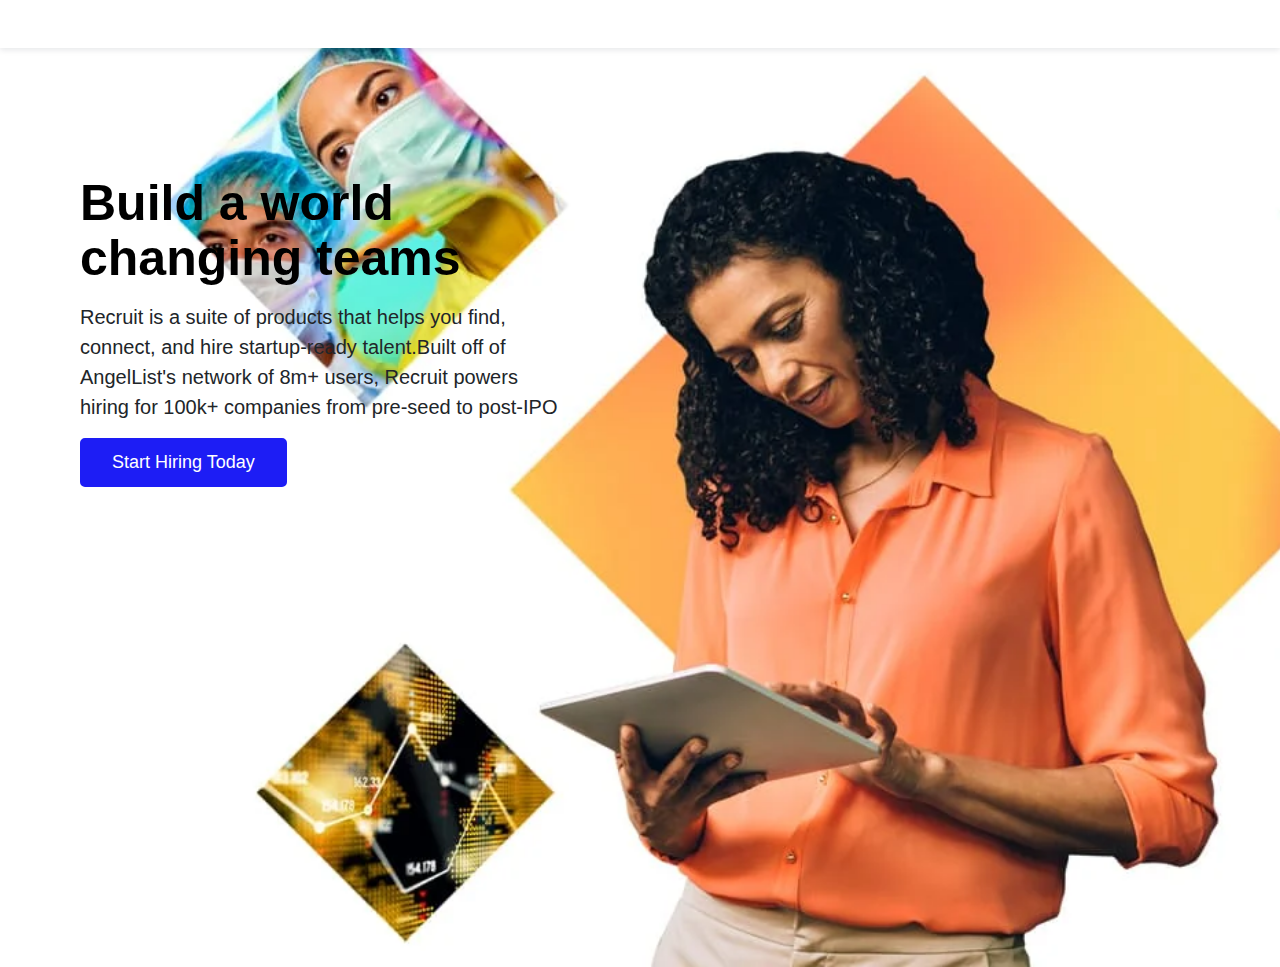
==== index.html @ 122644a0 "deleted mistakes" ====
<!DOCTYPE html>
<html lang="en">
<head>
    <meta charset="UTF-8">
    <meta name="viewport" content="width=device-width, initial-scale=1.0">
    <meta name="description" content="A website connecting you to better IT Engineers">
    <meta name="keyword" content="recruit, IT's, eployment, programmers">
    <title>AngelList Recruit</title>
    <link rel="shortcut icon" href="../assets/images/angelList/images/two fingers up-logo.svg" type="image/x-icon">
    <link rel="stylesheet" href="css/angel-list.css">
    <link rel="stylesheet" href="../assets/fontawesome/css/font-awesome.min.css">
</head>
<body>
    <header>
        
    </header>
    <div class="flex1">
        <div class="flexx">
            <section class="ballons-section m-t-5 fr-md-6 fr-md-12 ">
<span><p class="font-700 f-s-50 black-text">Build a world changing teams</p></span>
    <p class="speech">Recruit is a suite of products that helps you find, connect, and hire startup-ready talent.Built off of AngelList's 
        network of 8m+ users, Recruit powers hiring for 100k+ companies from pre-seed to post-IPO</p>
     <button class="hiring">
        <a href="#">Start Hiring Today</a>
 </button>
 </section>
</div>
 </div>

</body>
</html>
---- css/angel-list.css ----
/**====================== Normalization ===================**/
:root {
    --blue: #007bff;
    --indigo: #6610f2;
    --purple: #6f42c1;
    --pink: #e83e8c;
    --red: #dc3545;
    --orange: #fd7e14;
    --yellow: #ffc107;
    --green: #28a745;
    --teal: #20c997;
    --cyan: #17a2b8;
    --white: #fff;
    --gray: #6c757d;
    --gray-dark: #343a40;
    --primary: #007bff;
    --secondary: #6c757d;
    --success: #28a745;
    --info: #17a2b8;
    --warning: #ffc107;
    --danger: #dc3545;
    --light: #f8f9fa;
    --dark: #343a40;
    --breakpoint-xs: 0;
    --breakpoint-sm: 576px;
    --breakpoint-md: 768px;
    --breakpoint-lg: 992px;
    --breakpoint-xl: 1200px;
    --font-family-sans-serif: -apple-system, BlinkMacSystemFont, "Segoe UI", Roboto, "Helvetica Neue", Arial, "Noto Sans", sans-serif, "Apple Color Emoji", "Segoe UI Emoji", "Segoe UI Symbol", "Noto Color Emoji";
    --font-family-monospace: SFMono-Regular, Menlo, Monaco, Consolas, "Liberation Mono", "Courier New", monospace;
  }
  
  *,
  *::before,
  *::after {
    box-sizing: border-box;
  }
  
  html {
    font-family: sans-serif;
    line-height: 1.15;
    -webkit-text-size-adjust: 100%;
    -webkit-tap-highlight-color: rgba(0, 0, 0, 0);
  }
  @-ms-viewport {
    width: device-width;
  }
  article, aside, figcaption, figure, footer, header, hgroup, main, nav, section {
    display: block;
  }
  
  body {
    margin: 0;
    font-family: -apple-system, BlinkMacSystemFont, "Segoe UI", Roboto, "Helvetica Neue", Arial, "Noto Sans", sans-serif, "Apple Color Emoji", "Segoe UI Emoji", "Segoe UI Symbol", "Noto Color Emoji";
    font-size: 1rem;
    font-weight: 400;
    line-height: 1.5;
    color: #212529;
    text-align: left;
    background-color: #fff;
  }
  
  [tabindex="-1"]:focus:not(:focus-visible) {
    outline: 0 !important;
  }
  
  hr {
    box-sizing: content-box;
    height: 0;
    overflow: visible;
  }
  
  h1, h2, h3, h4, h5, h6 {
    margin-top: 0;
    margin-bottom: 0.5rem;
  }
  
  p {
    margin-top: 0;
    margin-bottom: 1rem;
  }
  
  abbr[title],
  abbr[data-original-title] {
    text-decoration: underline;
    -webkit-text-decoration: underline dotted;
    text-decoration: underline dotted;
    cursor: help;
    border-bottom: 0;
    -webkit-text-decoration-skip-ink: none;
    text-decoration-skip-ink: none;
  }
  
  address {
    margin-bottom: 1rem;
    font-style: normal;
    line-height: inherit;
  }
  
  ol,
  ul,
  dl {
    margin-top: 0;
    margin-bottom: 1rem;
  }
  
  ol ol,
  ul ul,
  ol ul,
  ul ol {
    margin-bottom: 0;
  }
  
  dt {
    font-weight: 700;
  }
  
  dd {
    margin-bottom: .5rem;
    margin-left: 0;
  }
  
  blockquote {
    margin: 0 0 1rem;
  }
  
  b,
  strong {
    font-weight: bolder;
  }
  
  small {
    font-size: 80%;
  }
  
  sub,
  sup {
    position: relative;
    font-size: 75%;
    line-height: 0;
    vertical-align: baseline;
  }
  
  sub {
    bottom: -.25em;
  }
  
  sup {
    top: -.5em;
  }
  
  a {
    color: #007bff;
    text-decoration: none;
    background-color: transparent;
  }
  
  a:hover {
    color: #0056b3;
    text-decoration: underline;
  } 

  
  a:not([href]) {
    color: inherit;
    text-decoration: none;
  }
  
  a:not([href]):hover {
    color: inherit;
    text-decoration: none;
  }
  
  pre,
  code,
  kbd,
  samp {
    font-family: SFMono-Regular, Menlo, Monaco, Consolas, "Liberation Mono", "Courier New", monospace;
    font-size: 1em;
  }
  
  pre {
    margin-top: 0;
    margin-bottom: 1rem;
    overflow: auto;
  }
  
  figure {
    margin: 0 0 1rem;
  }
  
  img {
    vertical-align: middle;
    border-style: none;
  }
  
  svg {
    overflow: hidden;
    vertical-align: middle;
  }
  
  
  label {
    display: inline-block;
    margin-bottom: 0.5rem;
  }
  
  button {
    border-radius: 0;
  }
  
  button:focus {
    outline: 1px dotted;
    outline: 5px auto -webkit-focus-ring-color;
  }
  
  input,
  button,
  select,
  optgroup,
  textarea {
    margin: 0;
    font-family: inherit;
    font-size: inherit;
    line-height: inherit;
  }
  
  button,
  input {
    overflow: visible;
  }
  
  button,
  select {
    text-transform: none;
  }
  
  select {
    word-wrap: normal;
  }
  
  button,
  [type="button"],
  [type="reset"],
  [type="submit"] {
    -webkit-appearance: button;
  }
  
  button:not(:disabled),
  [type="button"]:not(:disabled),
  [type="reset"]:not(:disabled),
  [type="submit"]:not(:disabled) {
    cursor: pointer;
  }
  
  button::-moz-focus-inner,
  [type="button"]::-moz-focus-inner,
  [type="reset"]::-moz-focus-inner,
  [type="submit"]::-moz-focus-inner {
    padding: 0;
    border-style: none;
  }
  
  input[type="radio"],
  input[type="checkbox"] {
    box-sizing: border-box;
    padding: 0;
  }
  
  input[type="date"],
  input[type="time"],
  input[type="datetime-local"],
  input[type="month"] {
    -webkit-appearance: listbox;
  }
  
  textarea {
    overflow: auto;
    resize: vertical;
  }
  
  fieldset {
    min-width: 0;
    padding: 0;
    margin: 0;
    border: 0;
  }
  
  legend {
    display: block;
    width: 100%;
    max-width: 100%;
    padding: 0;
    margin-bottom: .5rem;
    font-size: 1.5rem;
    line-height: inherit;
    color: inherit;
    white-space: normal;
  }
  
  progress {
    vertical-align: baseline;
  }
  
  [type="number"]::-webkit-inner-spin-button,
  [type="number"]::-webkit-outer-spin-button {
    height: auto;
  }
  
  [type="search"] {
    outline-offset: -2px;
    -webkit-appearance: none;
  }
  
  [type="search"]::-webkit-search-decoration {
    -webkit-appearance: none;
  }
  
  ::-webkit-file-uploak2d-button {
    font: inherit;
    -webkit-appearance: button;
  }
  
  output {
    display: inline-block;
  }
  
  summary {
    display: list-item;
    cursor: pointer;
  }
  
  template {
    display: none;
  }
  
  [hidden] {
    display: none !important;
  }
  
  h1, h2, h3, h4, h5, h6,
  .h1, .h2, .h3, .h4, .h5, .h6 {
    margin-bottom: 0.5rem;
    font-weight: 500;
    line-height: 1.2;
  }
  
  h1, .h1 {
    font-size: 2.5rem;
  }
  
  h2, .h2 {
    font-size: 2rem;
  }
  
  h3, .h3 {
    font-size: 1.75rem;
  }
  
  h4, .h4 {
    font-size: 1.5rem;
  }
  
  
   border h5, .h5 {
    font-size: 1.25rem;
  }
  
  h6, .h6 {
    font-size: 1rem;
} 



/*=================================== header=========================== */
header{
    padding: 1.5rem 2rem;
    box-shadow: 0 2px 6px 0 rgba(3, 17, 38, 0.1),0 0 1px 0 rgba(0, 12, 32, 0.04);
    position: fixed;
    z-index: 9999;
    left: 0px;
    top: 0px;
    width: 100%;
    background: #ffffff;
}
header nav a{
    font-size: 18px;
    font-weight: 500;
    border-bottom: 1rem;
}
header nav a:hover{
  text-decoration: none;
  color: #0000ff;
  border-bottom: 2px solid #0000ff;
}
.black-text{
    color: #000000;
}
.flex{
    display: flex;
}
.flex-wrap{
    flex-wrap: wrap;
}
.space-between{
    justify-content: space-between;
}
.space-evenly{
    justify-content: space-evenly;
}
.m-l-1{
    margin-left: 1rem;
}
.m-r-1{
    margin-left: 1rem;
}
.p-r-3{
    margin-right: 3rem;
}
header button{
    padding: 3px 38px;
    border: 2.5px solid #1d1df5;
    background:#1d1df5;
    border-radius: 5px;
}
header button:hover{
  background: #ffffff;
  color: #1d1df5;
}
header button a{
    font-weight: 700;
    color: white;

}
header button a:hover{
  color: #1d1df5;
  background: #ffffff;
  text-decoration: none;
}
.bars{
    display: none;
    
}
.fr-md-1 {
  -ms-flex: 0 0 8.333333%;
  flex: 0 0 8.333333%;
  max-width: 8.333333%;
}

.fr-md-2 {
  -ms-flex: 0 0 16.666667%;
  flex: 0 0 16.666667%;
  max-width: 16.666667%;
}

.fr-md-3 {
  -ms-flex: 0 0 25%;
  flex: 0 0 25%;
  max-width: 25%;
} 

.fr-md-4 {
  -ms-flex: 0 0 33.333333%;
  flex: 0 0 33.333333%;
  max-width: 33.333333%;
}

.fr-md-5 {
  -ms-flex: 0 0 41.666667%;
  flex: 0 0 41.666667%;
  max-width: 41.666667%;
}

.fr-md-6 {
  -ms-flex: 0 0 50%;
  flex: 0 0 50%;
  max-width: 50%;
}

.fr-md-7 {
  -ms-flex: 0 0 58.333333%;
  flex: 0 0 58.333333%;
  max-width: 58.333333%;
}

.fr-md-8 {
  -ms-flex: 0 0 66.666667%;
  flex: 0 0 66.666667%;
  max-width: 66.666667%;
}



.fr-md-10 {
  -ms-flex: 0 0 83.333333%;
  flex: 0 0 83.333333%;
  max-width: 83.333333%;
}

.fr-md-11 {
  -ms-flex: 0 0 91.666667%;
  flex: 0 0 91.666667%;
  max-width: 91.666667%;
}





/*- ================================ballons section======================== */
.flex1{
  display:flex;
}

.flexx{
  background-image: url(../assets/images/futurelearn/images/tab-gal.webp);
    background-repeat: no-repeat;
    background-size:cover;
    background-position:50% 50%;
    padding-bottom: 30%;
}
.ballons-section{
  padding: 6rem 5rem;
}
.m-t-5{
  margin-top: 5rem;
}
.font-700{
  font-weight: 900;
}
.f-s-50{
  font-size: 61px;
}
.speech{
  font-weight: 500;
  font-size: 20px;
  font-family: Foundersgrotesk, sans-serif;
}
.ballons-section span{
  line-height: 1.1;
}
.hiring{
  padding: 9px 30px;
  border: 2px solid #1d1df5;
  border-radius: 5px;
  background: #1d1df5;
}
.hiring:hover{
  background: #ffffff;
}
.hiring a{
  font-weight: 500;
  font-size: 18px;
  color: #ffffff;
}
.hiring a:hover{
  color: #1d1df5;
  text-decoration: none;
}

  




/* ======================tripple-section ========================*/
.tripple-section{
  padding: 5rem 3rem;
}
.m-r-3{
  margin-right: 3rem;
}
.m-b-2 {
  margin-bottom: 2rem;
}
.mb-2 {
  margin-bottom: 2rem;
}

.sleep-text{
  font-size: 15px;
  font-family: Foundersgrotesk, sans-serif;
  color: #000000;
}
.head-text{
  font-size: 25px;
  color: #000000;
  font-family: Foundersgrotesk, sans-serif;
  margin-bottom: 2rem;
  font-weight: 700;
}




/*================================== jumbotrton====================== */
.jumbotron-section{
  padding: 1rem 5rem;
}
.m-t-7{
  margin-top: 7rem;
}
.m-t-2{
  margin-top: 2rem;
}
.f-s-50{
  font-size: 50px;
  font-family: Foundersgrotesk, sans-serif
}
.sub-text{
  font-size: 20px;
  font-family: Foundersgrotesk, sans-serif
}
.learn{
  padding: 7px 25px;
  border: 2px solid #0000ff;
  background: white;
  border-radius: 5px;
}
.learn:hover{
  background: #0000ff;
}
.learn a{
  color: #0000ff;
  font-weight: 700;
}
.learn a:hover{
  color: #ffffff;
  text-decoration: none;
}



/*============================== SMALL TEXT SECTION===================== */
.small-text-section{
  padding: 3rem 6rem;
}
.large-text{
  font-weight: 800;
  font-family: Foundersgrotesk, sans-serif;
  color: #000000;
}
.center-text{
  text-align: center;
}
.font-300{
  font-weight: 400;
}


/* =================amazon section============================= */
.amazon-section{
  padding: 1rem 4rem;
}
.hinata{
  box-shadow: 0 4px 8px 0 rgba(126, 82, 82, 0.2) , 0 6px 20px 0 rgba(0 , 0 , 0 , 0.19);
  border-radius: 10px;
}
.inner-in{
  padding: 2rem 2rem;
}
.sarada{
  font-family: Foundersgrotesk, sans-serif;
  font-weight: 500;
  font-size: 25px;
  color: #000000;
  line-height: 1.5rem;
}
.music-people{
  width: 490px;
  height:400px;
}
.amazon{
  height: 200px;
  width: 190px;
}
.megatron{
  position: relative;
}
.amazon-position{
  position: absolute;
  top: 5%;
  right: -15%;
}
.quote-text{
  padding: 2rem 4rem;
}



/*=========================== deepen-secton=================== */
.deepen{
  margin-top: 5rem;
  margin-bottom: 3rem;
  font-size: 40px;
}
.font-900{
  font-weight: 900;
}



/*------------------- story-section================== */
.images{
  height: 220px;
  width: 290px;
  margin-left: 2rem;
}
.megazod{
  padding: 16px 96px;
}
.bumblebee{
  box-shadow: 0 2px 6px 0 rgba(3, 17, 38, 0.1),0 0 1px 0 rgba(0, 12, 32, 0.04);
  padding-bottom: 1rem;
}
.bumblebee-text{
  font-size: 25px;
  font-family: Foundersgrotesk, sans-serif;
  font-weight: 500;
}
.bumblebee-text-pad{
  padding: 0rem 1rem;
}
.l-h-1{
  line-height: 24px;
}

.bumblebee span a{
  font-size: 15px;
  text-decoration: none;
  color: #0000ff;
}
.bumblebee span a:hover{
  text-decoration: #0000ff;
}
.left-text{
  text-align: center;
}



/* =====================footer-section====================== */
.footer-section{
  padding-left: 10rem;
  padding-bottom: 3rem;
  padding-right: 10rem;
  padding-top: 5rem;
}
.h{
  font-size: 20px;
  font-weight: 600;
  font-style:  Foundersgrotesk, sans-serif;
  color: #000000;
  font-style:  Foundersgrotesk, sans-serif
}
.sub-h{
  font-size: 13px;
  color: #000000;
  font-style:  Foundersgrotesk, sans-serif;
} 
.footer-section a:hover{
  color: #000000;
}



@media(max-width:1070px){
  .music-people{
    width: 400px;
    height:350px;
  }
  .amazon{
    height: 190px;
    width: 170px;
  }
  .quote-text{
    padding: 2rem 1rem;
  }
  .sarada{
    font-family: Foundersgrotesk, sans-serif;
    font-weight: 100;
    font-size: 15px;
    color: #070707;
    line-height: 1rem;
  }
}
@media(max-width:1200px){
  .quote-text{
    padding: 0rem 2rem;
  }
  .sarada{
    font-family: Foundersgrotesk, sans-serif;
    font-weight: 600;
    font-size: 22px;
    line-height: 1.5rem;
    padding-left: 2rem;
  }
  .music-people{
    width: 450px;
    height:400px;
  }
  .amazon-position{
    position: absolute;
    top: 5%;
    right: -15%;
  }
}


@media(max-width:944px){
    .bars{
        display: block;
    }
    .none{
        display: none;
    }
    .fr-md-12 {
      -ms-flex: 0 0 100%;
      flex: 0 0 100%;
      max-width: 100%;
    }
    .wrapping{
      flex-wrap: wrap;
    }
    .fr-12 {
      -ms-flex: 0 0 100%;
      flex: 0 0 100%;
      max-width: 100%;
    }
    .ballons-section{
      padding: 5rem 1rem;
    }
    .m-t-5{
      margin-top: 2rem;
    }
    .font-700{
      font-weight: 700;
    }
    .f-s-50{
      font-size: 40px;
    }
    .speech{
      font-weight: bolder;
      font-size: 14px;
      font-family: Foundersgrotesk, sans-serif;
    }
    .m-t-7{
      margin-top: 2rem;
    }
    .order-1{
      order: 1;
    }
    .order-2{
      order: 2;
    }
    .f-s-50{
      font-size: 40px;
      font-family: Foundersgrotesk, sans-serif
    }
    .sub-text{
      font-size: 15px;
      font-family: Foundersgrotesk, sans-serif;
      line-height: 1rem;
      color: #000000;
    }
    .jumbotron-section{
      padding: 1rem 1rem;
    }
    .company{
      font-size: 25px;
      color: #000000;
      font-family: Foundersgrotesk, sans-serif;
      margin-bottom: 1rem;
      font-weight: 800;
    }
    .small-text-section{
      padding: 3rem 1rem;
    }
    .fr-md-9 {
      -ms-flex: 0 0 75%;
      flex: 0 0 75%;
      max-width: 75%;
    }
    .sarada{
      font-family: Foundersgrotesk, sans-serif;
      font-weight: 600;
      font-size: 20px;
      line-height: 1.1rem;
      padding-left: 0rem;
      padding: orem 6rem;
    }
    .music-people{
      width: 90%;
      height: 90%;
    }
    .amazon-position{
      position: absolute;
      top: 10%;
      right: 5%;
    }
    .quote-text{
      padding: 0rem 2rem;
    }
    .inner-in{
      padding: 0rem 10px;
    }
    .amazon-section{
      padding: 1rem 1rem;
    }
    .amazon{
      height: 130px;
      width: 130px;
    }
    .amazon-people{
      padding: 2rem 1rem;
    }
    .m-t-2{
      margin-top: 0px;
    }
    .fr-4 {
      -ms-flex: 0 0 33.333333%;
      flex: 0 0 33.333333%;
      max-width: 33.333333%;
    }
    .bumblebee{
      box-shadow: 0 2px 6px 0 rgba(3, 17, 38, 0.1),0 0 1px 0 rgba(0, 12, 32, 0.04);
      padding-bottom: 3rem;
      /* padding: 1rem 7rem; */
    }
    .story-section{
      padding: 1rem 5rem;
    }
    .bumblebee-space{
      padding-bottom: 2rem;
      margin-bottom: 1rem;
    }
    .images{
      height: 800%;
      width: 90%;
    }
}
  






@media(max-width:764px){
  .fr-md-12 {
    -ms-flex: 0 0 100%;
    flex: 0 0 100%;
    max-width: 100%;
  }
  .company{
    font-size: 22px;
    color: #000000;
    font-family: Foundersgrotesk, sans-serif;
    margin-bottom: 1rem;
    font-weight: 800;
  }
  .small-text-section{
    padding: 3rem 1rem;
  }
  .small-text-section h3{
    color: #000000;
    font-size: 18px;
  }
  .sarada{
    font-family: Foundersgrotesk, sans-serif;
    font-weight: 400;
    font-size: 15px;
  }
  .m-t-2{
    margin-top: 0px;
  }
  .mb-2{
    margin-bottom: 1rem;
  }
  .footer-section{
    padding-left: 1rem;
    padding-bottom: 2rem;
    padding-right: 3rem;
    padding-top: 3rem;
  }
  .fr-6 {
    -ms-flex: 0 0 50%;
    flex: 0 0 50%;
    max-width: 50%;
  }
  .m-b-3{
    margin-bottom: 3rem;
  }
}



@media(max-width:479px){
  .learn{
    padding: 7px 25%;
    border: 2px solid #0000ff;
    background: white;
  }
  .learn a{
    text-align: center;
  }
  .tripple-section{
    padding: 5rem 1rem;
  }
  .f-s-50{
    font-size: 25px;
  }
  .company{
    font-size: 20px;
    color: #000000;
    font-family: Foundersgrotesk, sans-serif;
    margin-bottom: 1rem;
    font-weight: 800;
  }
  .small-text-section{
    padding: 3rem 1rem;
  }
  .small-text-section h3{
    color: #000000;
    font-size: 15px;
  }
  .quote-text{
    padding: 2rem 2rem;
  }
  .fr-9 {
    -ms-flex: 0 0 75%;
    flex: 0 0 75%;
    max-width: 75%;
  }
  .story-section{
    padding: 1rem 2rem;
  }
  .fr-6 {
    -ms-flex: 0 0 50%;
    flex: 0 0 50%;
    max-width: 50%;
  }
  .footer-section{
    padding-left: 5px;
    padding-bottom: 2rem;
    padding-right: 3rem;
    padding-top: 3rem;
  }
}
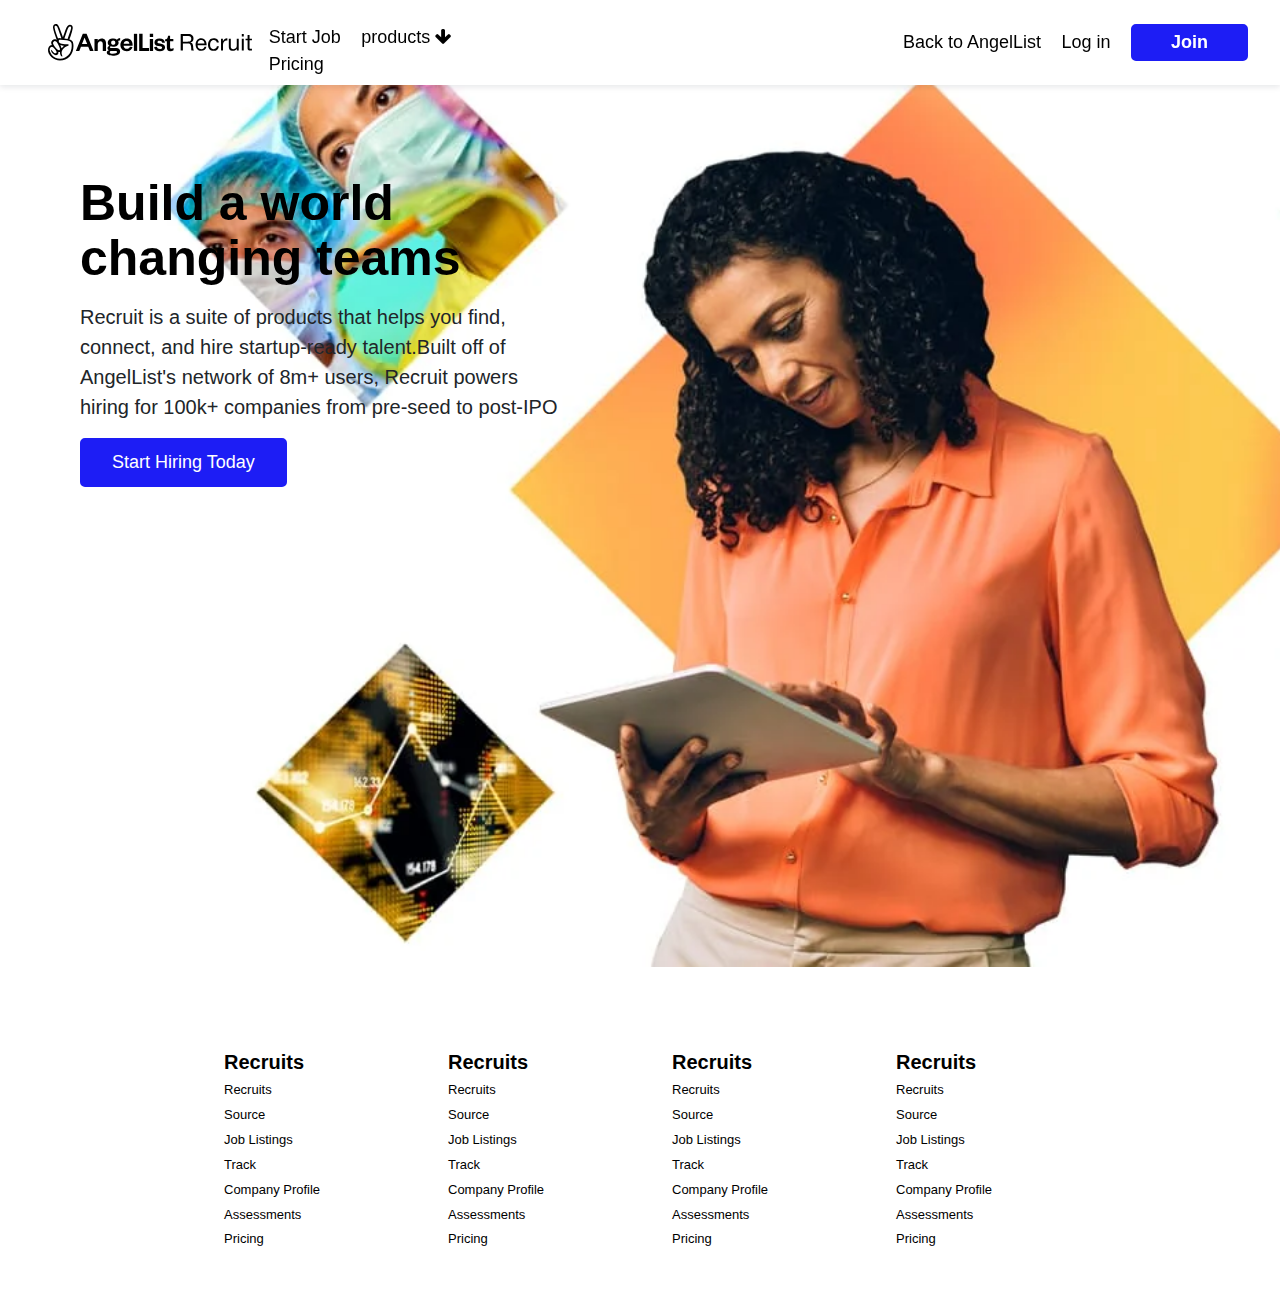
==== commit c8e77630: "added footer" ====
--- a/index.html
+++ b/index.html
@@ -12,7 +12,28 @@
 </head>
 <body>
     <header>
-        
+        <nav>
+            <div class=" flex space-between">
+                <div  class="flex">
+                    <img src="../assets/images/angelList/images/angel list recruit-logo.svg" class="m-r-1 "alt="AngelList REcruit logo">
+                    <div class="space-evenly  none">
+                        <a href="#" class="m-r-1 black-text">Start Job</a>
+                        <a href="#" class="m-r-1 black-text">products <i class="fa fa-arrow-down"></i></a>
+                        <a href="#" class="m-r-1 black-text">Pricing</a>
+                    </div>
+                </div>
+                <div class="">
+                    <a href="#" class="m-l-1 black-text none">Back to AngelList</a>
+                    <a href="#" class="m-l-1 black-text none">Log in</a>
+                    <button class="m-l-1 none">
+                        <a href="#">Join</a>
+                    </button>
+                    <span class="bars">
+                        <i class="fa fa-bars"></i>
+                    </span>
+                </div>
+            </div>
+        </nav>
     </header>
     <div class="flex1">
         <div class="flexx">
@@ -26,6 +47,121 @@
  </section>
 </div>
  </div>
-
+ <section class="footer-section ">
+        <div class="flex space-evenly flex-wrap ">
+            <div class="fr-md-2 fr-6 m-b-3">
+                <div class="m-b-1">
+                    <a href="###" class=" h">Recruits</a>
+                </div>
+                <div class="l-h-1">
+                    <div>
+                        <a href="###"  class="sub-h">Recruits</a>
+                    </div>
+                    <div>
+                        <a href="###"  class="sub-h">Source</a>
+                    </div>
+                    <div>
+                        <a href="###"  class="sub-h">Job Listings</a>
+                    </div>
+                    <div>
+                        <a href="###"  class="sub-h">Track</a>
+                    </div>
+                    <div>
+                        <a href="###"  class="sub-h">Company Profile</a>
+                    </div>
+                    <div>
+                        <a href="###"  class="sub-h">Assessments</a>
+                    </div>
+                    <div class="sub-h">
+                        <a href="###"  class="sub-h">Pricing</a>
+                    </div>
+                </div>
+            </div>
+            <div class="fr-md-2 fr-6 m-b-3">
+                <div class="m-b-1">
+                    <a href="###" class=" h">Recruits</a>
+                </div>
+                <div class="l-h-1">
+                    <div>
+                        <a href="###"  class="sub-h">Recruits</a>
+                    </div>
+                    <div>
+                        <a href="###"  class="sub-h">Source</a>
+                    </div>
+                    <div>
+                        <a href="###"  class="sub-h">Job Listings</a>
+                    </div>
+                    <div>
+                        <a href="###"  class="sub-h">Track</a>
+                    </div>
+                    <div>
+                        <a href="###"  class="sub-h">Company Profile</a>
+                    </div>
+                    <div>
+                        <a href="###"  class="sub-h">Assessments</a>
+                    </div>
+                    <div class="sub-h">
+                        <a href="###"  class="sub-h">Pricing</a>
+                    </div>
+                </div>
+            </div>
+            <div class="fr-md-2 fr-6 m-b-3">
+                <div class="m-b-1">
+                    <a href="###" class=" h">Recruits</a>
+                </div>
+                <div class="l-h-1">
+                    <div>
+                        <a href="###"  class="sub-h">Recruits</a>
+                    </div>
+                    <div>
+                        <a href="###"  class="sub-h">Source</a>
+                    </div>
+                    <div>
+                        <a href="###"  class="sub-h">Job Listings</a>
+                    </div>
+                    <div>
+                        <a href="###"  class="sub-h">Track</a>
+                    </div>
+                    <div>
+                        <a href="###"  class="sub-h">Company Profile</a>
+                    </div>
+                    <div>
+                        <a href="###"  class="sub-h">Assessments</a>
+                    </div>
+                    <div class="sub-h">
+                        <a href="###"  class="sub-h">Pricing</a>
+                    </div>
+                </div>
+            </div>
+            <div class="fr-md-2 fr-6 m-b-3">
+                <div class="m-b-1">
+                    <a href="###" class=" h">Recruits</a>
+                </div>
+                <div class="l-h-1">
+                    <div>
+                        <a href="###"  class="sub-h">Recruits</a>
+                    </div>
+                    <div>
+                        <a href="###"  class="sub-h">Source</a>
+                    </div>
+                    <div>
+                        <a href="###"  class="sub-h">Job Listings</a>
+                    </div>
+                    <div>
+                        <a href="###"  class="sub-h">Track</a>
+                    </div>
+                    <div>
+                        <a href="###"  class="sub-h">Company Profile</a>
+                    </div>
+                    <div>
+                        <a href="###"  class="sub-h">Assessments</a>
+                    </div>
+                    <div class="sub-h">
+                        <a href="###"  class="sub-h">Pricing</a>
+                    </div>
+                </div>
+            </div>
+        </div>
+    </section>
 </body>
 </html>
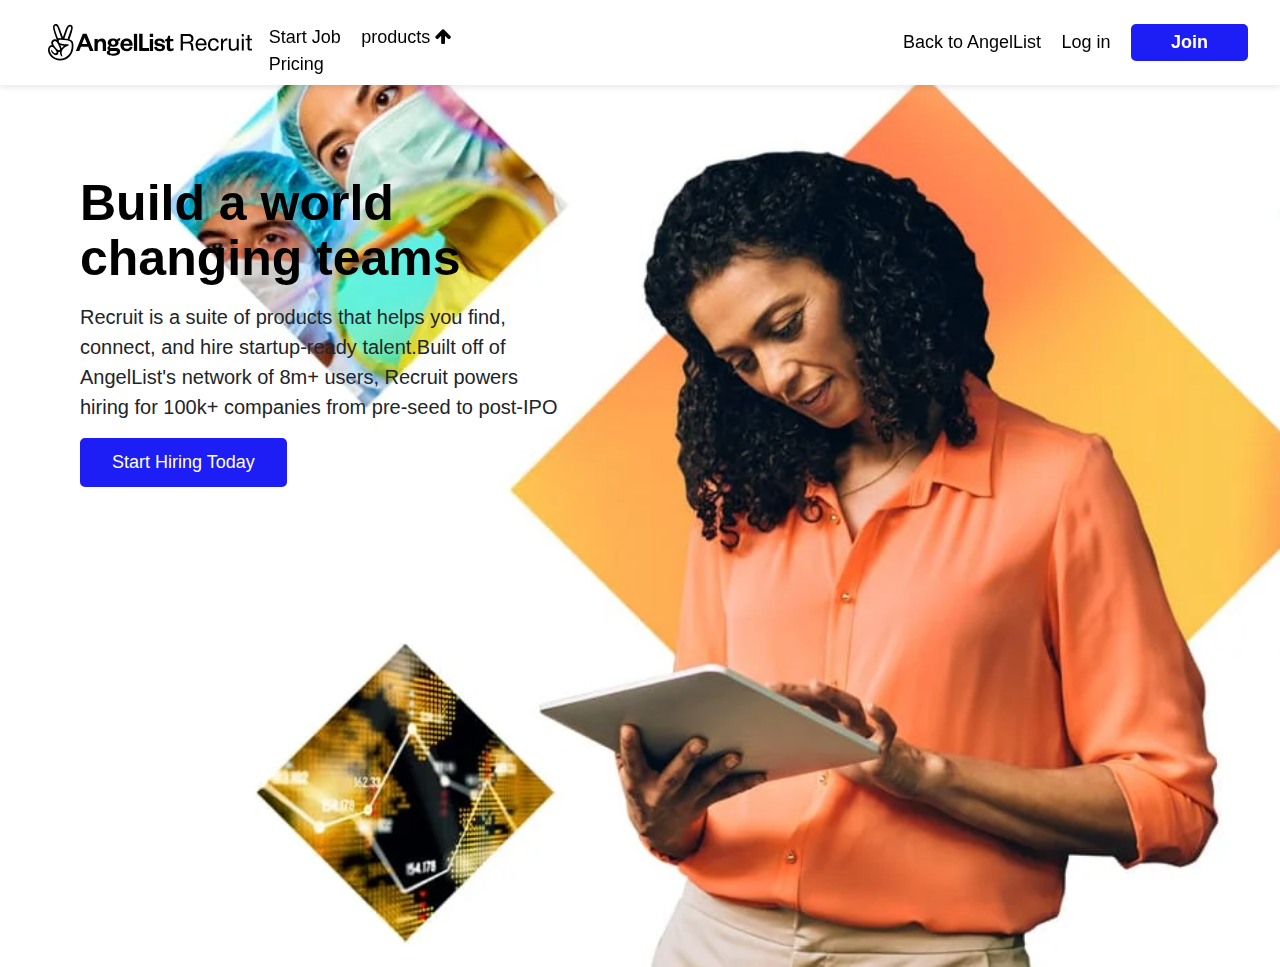
==== commit 1cfb7f83: "new changes hahaha" ====
--- a/index.html
+++ b/index.html
@@ -18,7 +18,7 @@
                     <img src="../assets/images/angelList/images/angel list recruit-logo.svg" class="m-r-1 "alt="AngelList REcruit logo">
                     <div class="space-evenly  none">
                         <a href="#" class="m-r-1 black-text">Start Job</a>
-                        <a href="#" class="m-r-1 black-text">products <i class="fa fa-arrow-down"></i></a>
+                        <a href="#" class="m-r-1 black-text">products <i class="fa fa-arrow-up"></i></a>
                         <a href="#" class="m-r-1 black-text">Pricing</a>
                     </div>
                 </div>
@@ -47,121 +47,6 @@
  </section>
 </div>
  </div>
- <section class="footer-section ">
-        <div class="flex space-evenly flex-wrap ">
-            <div class="fr-md-2 fr-6 m-b-3">
-                <div class="m-b-1">
-                    <a href="###" class=" h">Recruits</a>
-                </div>
-                <div class="l-h-1">
-                    <div>
-                        <a href="###"  class="sub-h">Recruits</a>
-                    </div>
-                    <div>
-                        <a href="###"  class="sub-h">Source</a>
-                    </div>
-                    <div>
-                        <a href="###"  class="sub-h">Job Listings</a>
-                    </div>
-                    <div>
-                        <a href="###"  class="sub-h">Track</a>
-                    </div>
-                    <div>
-                        <a href="###"  class="sub-h">Company Profile</a>
-                    </div>
-                    <div>
-                        <a href="###"  class="sub-h">Assessments</a>
-                    </div>
-                    <div class="sub-h">
-                        <a href="###"  class="sub-h">Pricing</a>
-                    </div>
-                </div>
-            </div>
-            <div class="fr-md-2 fr-6 m-b-3">
-                <div class="m-b-1">
-                    <a href="###" class=" h">Recruits</a>
-                </div>
-                <div class="l-h-1">
-                    <div>
-                        <a href="###"  class="sub-h">Recruits</a>
-                    </div>
-                    <div>
-                        <a href="###"  class="sub-h">Source</a>
-                    </div>
-                    <div>
-                        <a href="###"  class="sub-h">Job Listings</a>
-                    </div>
-                    <div>
-                        <a href="###"  class="sub-h">Track</a>
-                    </div>
-                    <div>
-                        <a href="###"  class="sub-h">Company Profile</a>
-                    </div>
-                    <div>
-                        <a href="###"  class="sub-h">Assessments</a>
-                    </div>
-                    <div class="sub-h">
-                        <a href="###"  class="sub-h">Pricing</a>
-                    </div>
-                </div>
-            </div>
-            <div class="fr-md-2 fr-6 m-b-3">
-                <div class="m-b-1">
-                    <a href="###" class=" h">Recruits</a>
-                </div>
-                <div class="l-h-1">
-                    <div>
-                        <a href="###"  class="sub-h">Recruits</a>
-                    </div>
-                    <div>
-                        <a href="###"  class="sub-h">Source</a>
-                    </div>
-                    <div>
-                        <a href="###"  class="sub-h">Job Listings</a>
-                    </div>
-                    <div>
-                        <a href="###"  class="sub-h">Track</a>
-                    </div>
-                    <div>
-                        <a href="###"  class="sub-h">Company Profile</a>
-                    </div>
-                    <div>
-                        <a href="###"  class="sub-h">Assessments</a>
-                    </div>
-                    <div class="sub-h">
-                        <a href="###"  class="sub-h">Pricing</a>
-                    </div>
-                </div>
-            </div>
-            <div class="fr-md-2 fr-6 m-b-3">
-                <div class="m-b-1">
-                    <a href="###" class=" h">Recruits</a>
-                </div>
-                <div class="l-h-1">
-                    <div>
-                        <a href="###"  class="sub-h">Recruits</a>
-                    </div>
-                    <div>
-                        <a href="###"  class="sub-h">Source</a>
-                    </div>
-                    <div>
-                        <a href="###"  class="sub-h">Job Listings</a>
-                    </div>
-                    <div>
-                        <a href="###"  class="sub-h">Track</a>
-                    </div>
-                    <div>
-                        <a href="###"  class="sub-h">Company Profile</a>
-                    </div>
-                    <div>
-                        <a href="###"  class="sub-h">Assessments</a>
-                    </div>
-                    <div class="sub-h">
-                        <a href="###"  class="sub-h">Pricing</a>
-                    </div>
-                </div>
-            </div>
-        </div>
-    </section>
+
 </body>
 </html>
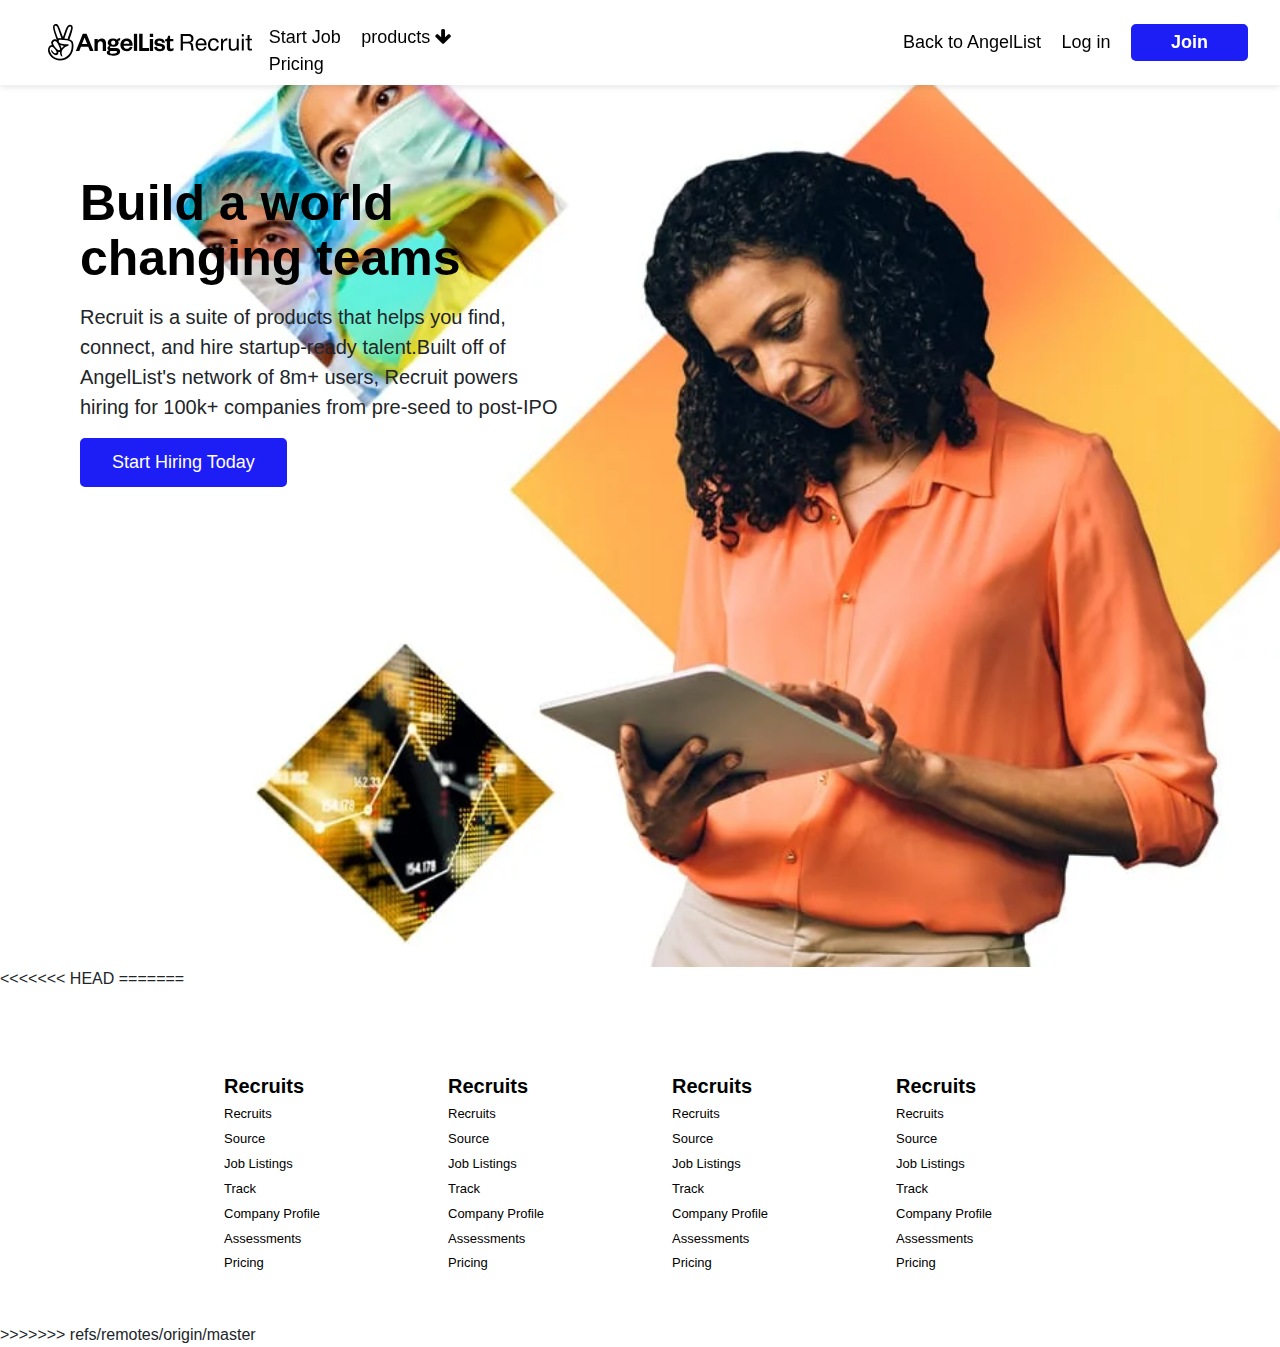
==== commit 42368c20: "changes made" ====
--- a/index.html
+++ b/index.html
@@ -18,7 +18,7 @@
                     <img src="../assets/images/angelList/images/angel list recruit-logo.svg" class="m-r-1 "alt="AngelList REcruit logo">
                     <div class="space-evenly  none">
                         <a href="#" class="m-r-1 black-text">Start Job</a>
-                        <a href="#" class="m-r-1 black-text">products <i class="fa fa-arrow-up"></i></a>
+                        <a href="#" class="m-r-1 black-text">products <i class="fa fa-arrow-down"></i></a>
                         <a href="#" class="m-r-1 black-text">Pricing</a>
                     </div>
                 </div>
@@ -47,6 +47,125 @@
  </section>
 </div>
  </div>
+<<<<<<< HEAD
 
+=======
+ <section class="footer-section ">
+        <div class="flex space-evenly flex-wrap ">
+            <div class="fr-md-2 fr-6 m-b-3">
+                <div class="m-b-1">
+                    <a href="###" class=" h">Recruits</a>
+                </div>
+                <div class="l-h-1">
+                    <div>
+                        <a href="###"  class="sub-h">Recruits</a>
+                    </div>
+                    <div>
+                        <a href="###"  class="sub-h">Source</a>
+                    </div>
+                    <div>
+                        <a href="###"  class="sub-h">Job Listings</a>
+                    </div>
+                    <div>
+                        <a href="###"  class="sub-h">Track</a>
+                    </div>
+                    <div>
+                        <a href="###"  class="sub-h">Company Profile</a>
+                    </div>
+                    <div>
+                        <a href="###"  class="sub-h">Assessments</a>
+                    </div>
+                    <div class="sub-h">
+                        <a href="###"  class="sub-h">Pricing</a>
+                    </div>
+                </div>
+            </div>
+            <div class="fr-md-2 fr-6 m-b-3">
+                <div class="m-b-1">
+                    <a href="###" class=" h">Recruits</a>
+                </div>
+                <div class="l-h-1">
+                    <div>
+                        <a href="###"  class="sub-h">Recruits</a>
+                    </div>
+                    <div>
+                        <a href="###"  class="sub-h">Source</a>
+                    </div>
+                    <div>
+                        <a href="###"  class="sub-h">Job Listings</a>
+                    </div>
+                    <div>
+                        <a href="###"  class="sub-h">Track</a>
+                    </div>
+                    <div>
+                        <a href="###"  class="sub-h">Company Profile</a>
+                    </div>
+                    <div>
+                        <a href="###"  class="sub-h">Assessments</a>
+                    </div>
+                    <div class="sub-h">
+                        <a href="###"  class="sub-h">Pricing</a>
+                    </div>
+                </div>
+            </div>
+            <div class="fr-md-2 fr-6 m-b-3">
+                <div class="m-b-1">
+                    <a href="###" class=" h">Recruits</a>
+                </div>
+                <div class="l-h-1">
+                    <div>
+                        <a href="###"  class="sub-h">Recruits</a>
+                    </div>
+                    <div>
+                        <a href="###"  class="sub-h">Source</a>
+                    </div>
+                    <div>
+                        <a href="###"  class="sub-h">Job Listings</a>
+                    </div>
+                    <div>
+                        <a href="###"  class="sub-h">Track</a>
+                    </div>
+                    <div>
+                        <a href="###"  class="sub-h">Company Profile</a>
+                    </div>
+                    <div>
+                        <a href="###"  class="sub-h">Assessments</a>
+                    </div>
+                    <div class="sub-h">
+                        <a href="###"  class="sub-h">Pricing</a>
+                    </div>
+                </div>
+            </div>
+            <div class="fr-md-2 fr-6 m-b-3">
+                <div class="m-b-1">
+                    <a href="###" class=" h">Recruits</a>
+                </div>
+                <div class="l-h-1">
+                    <div>
+                        <a href="###"  class="sub-h">Recruits</a>
+                    </div>
+                    <div>
+                        <a href="###"  class="sub-h">Source</a>
+                    </div>
+                    <div>
+                        <a href="###"  class="sub-h">Job Listings</a>
+                    </div>
+                    <div>
+                        <a href="###"  class="sub-h">Track</a>
+                    </div>
+                    <div>
+                        <a href="###"  class="sub-h">Company Profile</a>
+                    </div>
+                    <div>
+                        <a href="###"  class="sub-h">Assessments</a>
+                    </div>
+                    <div class="sub-h">
+                        <a href="###"  class="sub-h">Pricing</a>
+                    </div>
+                </div>
+            </div>
+        </div>
+    </section>
+>>>>>>> refs/remotes/origin/master
 </body>
 </html>
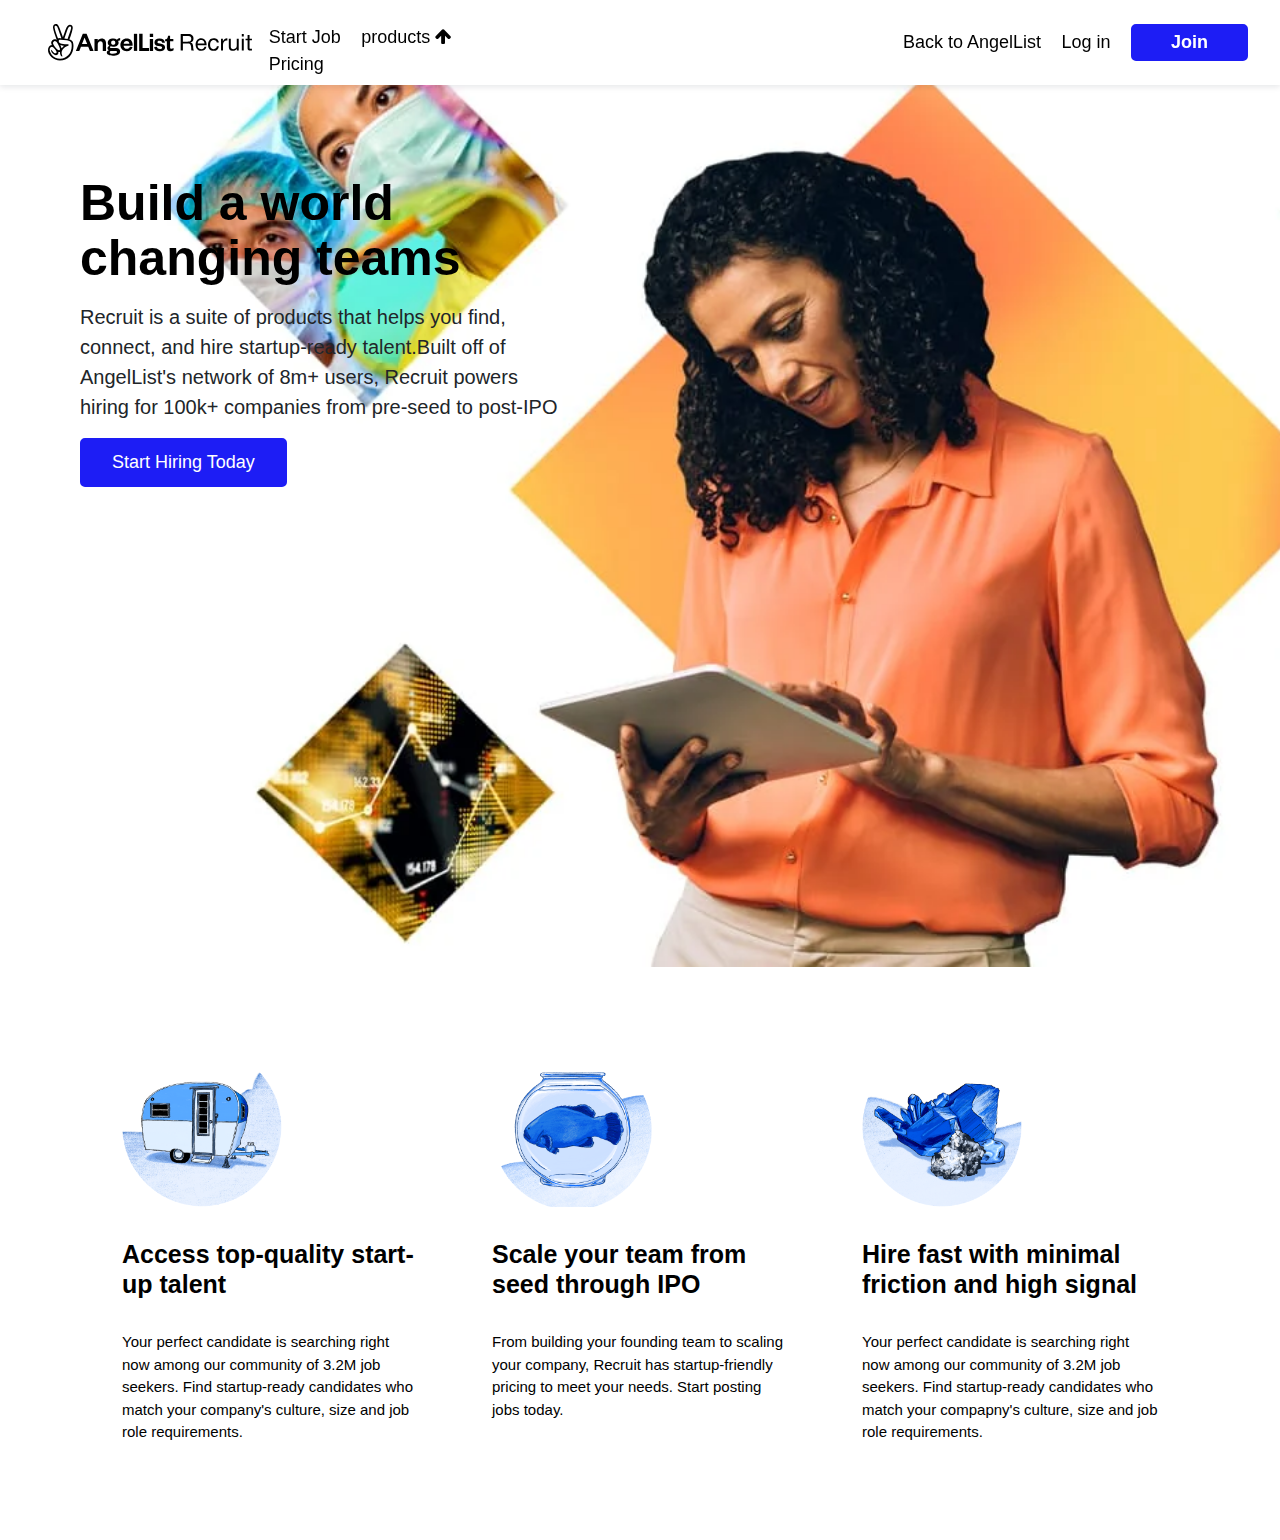
==== commit 7b3567ea: "first commit" ====
--- a/index.html
+++ b/index.html
@@ -18,7 +18,7 @@
                     <img src="../assets/images/angelList/images/angel list recruit-logo.svg" class="m-r-1 "alt="AngelList REcruit logo">
                     <div class="space-evenly  none">
                         <a href="#" class="m-r-1 black-text">Start Job</a>
-                        <a href="#" class="m-r-1 black-text">products <i class="fa fa-arrow-down"></i></a>
+                        <a href="#" class="m-r-1 black-text">products <i class="fa fa-arrow-up"></i></a>
                         <a href="#" class="m-r-1 black-text">Pricing</a>
                     </div>
                 </div>
@@ -47,125 +47,31 @@
  </section>
 </div>
  </div>
-<<<<<<< HEAD
+ <section class="tripple-section">
+    <div class="flex space-evenly flex-wrap">
+        <div class="fr-md-3 fr-md-12">
+            <img src="../assets/images/angelList/images/mini bus.png" class="m-b-2" height="160px" width="160px" alt="###">
+            <h3 class="head-text">Access top-quality start-up talent</h3>
+            <p class="sleep-text m-b-02 ">Your perfect candidate is searching right now among our community of 3.2M job seekers. Find startup-ready candidates who match
+                your company's culture, size and job role requirements.
+            </p>
+        </div>
+        <div class="fr-md-3 fr-md-12">
+            <img src="../assets/images/angelList/images/fish in jar.png" class="m-b-2" height="160px" width="160px" alt="###">
+            <h3 class="head-text">Scale your team from seed through IPO</h3>
+            <p class="sleep-text m-b-02">From building your founding team to scaling your company, Recruit has startup-friendly pricing to meet your needs. Start posting
+                 jobs today.
+            </p>
+        </div>
+        <div class="fr-md-3 fr-md-12">
+            <img src="../assets/images/angelList/images/blue crystal.png" class="m-b-2" height="160px" width="160px" alt="###">
+            <h3 class="head-text">Hire fast with minimal friction and high signal</h3>
+            <p class="sleep-text m-b-02">Your perfect candidate is searching right now among our community of 3.2M job seekers. Find startup-ready candidates who match
+                your compapny's culture, size and job role requirements.
+            </p>
+        </div>
+    </div>
+</section>
 
-=======
- <section class="footer-section ">
-        <div class="flex space-evenly flex-wrap ">
-            <div class="fr-md-2 fr-6 m-b-3">
-                <div class="m-b-1">
-                    <a href="###" class=" h">Recruits</a>
-                </div>
-                <div class="l-h-1">
-                    <div>
-                        <a href="###"  class="sub-h">Recruits</a>
-                    </div>
-                    <div>
-                        <a href="###"  class="sub-h">Source</a>
-                    </div>
-                    <div>
-                        <a href="###"  class="sub-h">Job Listings</a>
-                    </div>
-                    <div>
-                        <a href="###"  class="sub-h">Track</a>
-                    </div>
-                    <div>
-                        <a href="###"  class="sub-h">Company Profile</a>
-                    </div>
-                    <div>
-                        <a href="###"  class="sub-h">Assessments</a>
-                    </div>
-                    <div class="sub-h">
-                        <a href="###"  class="sub-h">Pricing</a>
-                    </div>
-                </div>
-            </div>
-            <div class="fr-md-2 fr-6 m-b-3">
-                <div class="m-b-1">
-                    <a href="###" class=" h">Recruits</a>
-                </div>
-                <div class="l-h-1">
-                    <div>
-                        <a href="###"  class="sub-h">Recruits</a>
-                    </div>
-                    <div>
-                        <a href="###"  class="sub-h">Source</a>
-                    </div>
-                    <div>
-                        <a href="###"  class="sub-h">Job Listings</a>
-                    </div>
-                    <div>
-                        <a href="###"  class="sub-h">Track</a>
-                    </div>
-                    <div>
-                        <a href="###"  class="sub-h">Company Profile</a>
-                    </div>
-                    <div>
-                        <a href="###"  class="sub-h">Assessments</a>
-                    </div>
-                    <div class="sub-h">
-                        <a href="###"  class="sub-h">Pricing</a>
-                    </div>
-                </div>
-            </div>
-            <div class="fr-md-2 fr-6 m-b-3">
-                <div class="m-b-1">
-                    <a href="###" class=" h">Recruits</a>
-                </div>
-                <div class="l-h-1">
-                    <div>
-                        <a href="###"  class="sub-h">Recruits</a>
-                    </div>
-                    <div>
-                        <a href="###"  class="sub-h">Source</a>
-                    </div>
-                    <div>
-                        <a href="###"  class="sub-h">Job Listings</a>
-                    </div>
-                    <div>
-                        <a href="###"  class="sub-h">Track</a>
-                    </div>
-                    <div>
-                        <a href="###"  class="sub-h">Company Profile</a>
-                    </div>
-                    <div>
-                        <a href="###"  class="sub-h">Assessments</a>
-                    </div>
-                    <div class="sub-h">
-                        <a href="###"  class="sub-h">Pricing</a>
-                    </div>
-                </div>
-            </div>
-            <div class="fr-md-2 fr-6 m-b-3">
-                <div class="m-b-1">
-                    <a href="###" class=" h">Recruits</a>
-                </div>
-                <div class="l-h-1">
-                    <div>
-                        <a href="###"  class="sub-h">Recruits</a>
-                    </div>
-                    <div>
-                        <a href="###"  class="sub-h">Source</a>
-                    </div>
-                    <div>
-                        <a href="###"  class="sub-h">Job Listings</a>
-                    </div>
-                    <div>
-                        <a href="###"  class="sub-h">Track</a>
-                    </div>
-                    <div>
-                        <a href="###"  class="sub-h">Company Profile</a>
-                    </div>
-                    <div>
-                        <a href="###"  class="sub-h">Assessments</a>
-                    </div>
-                    <div class="sub-h">
-                        <a href="###"  class="sub-h">Pricing</a>
-                    </div>
-                </div>
-            </div>
-        </div>
-    </section>
->>>>>>> refs/remotes/origin/master
 </body>
 </html>
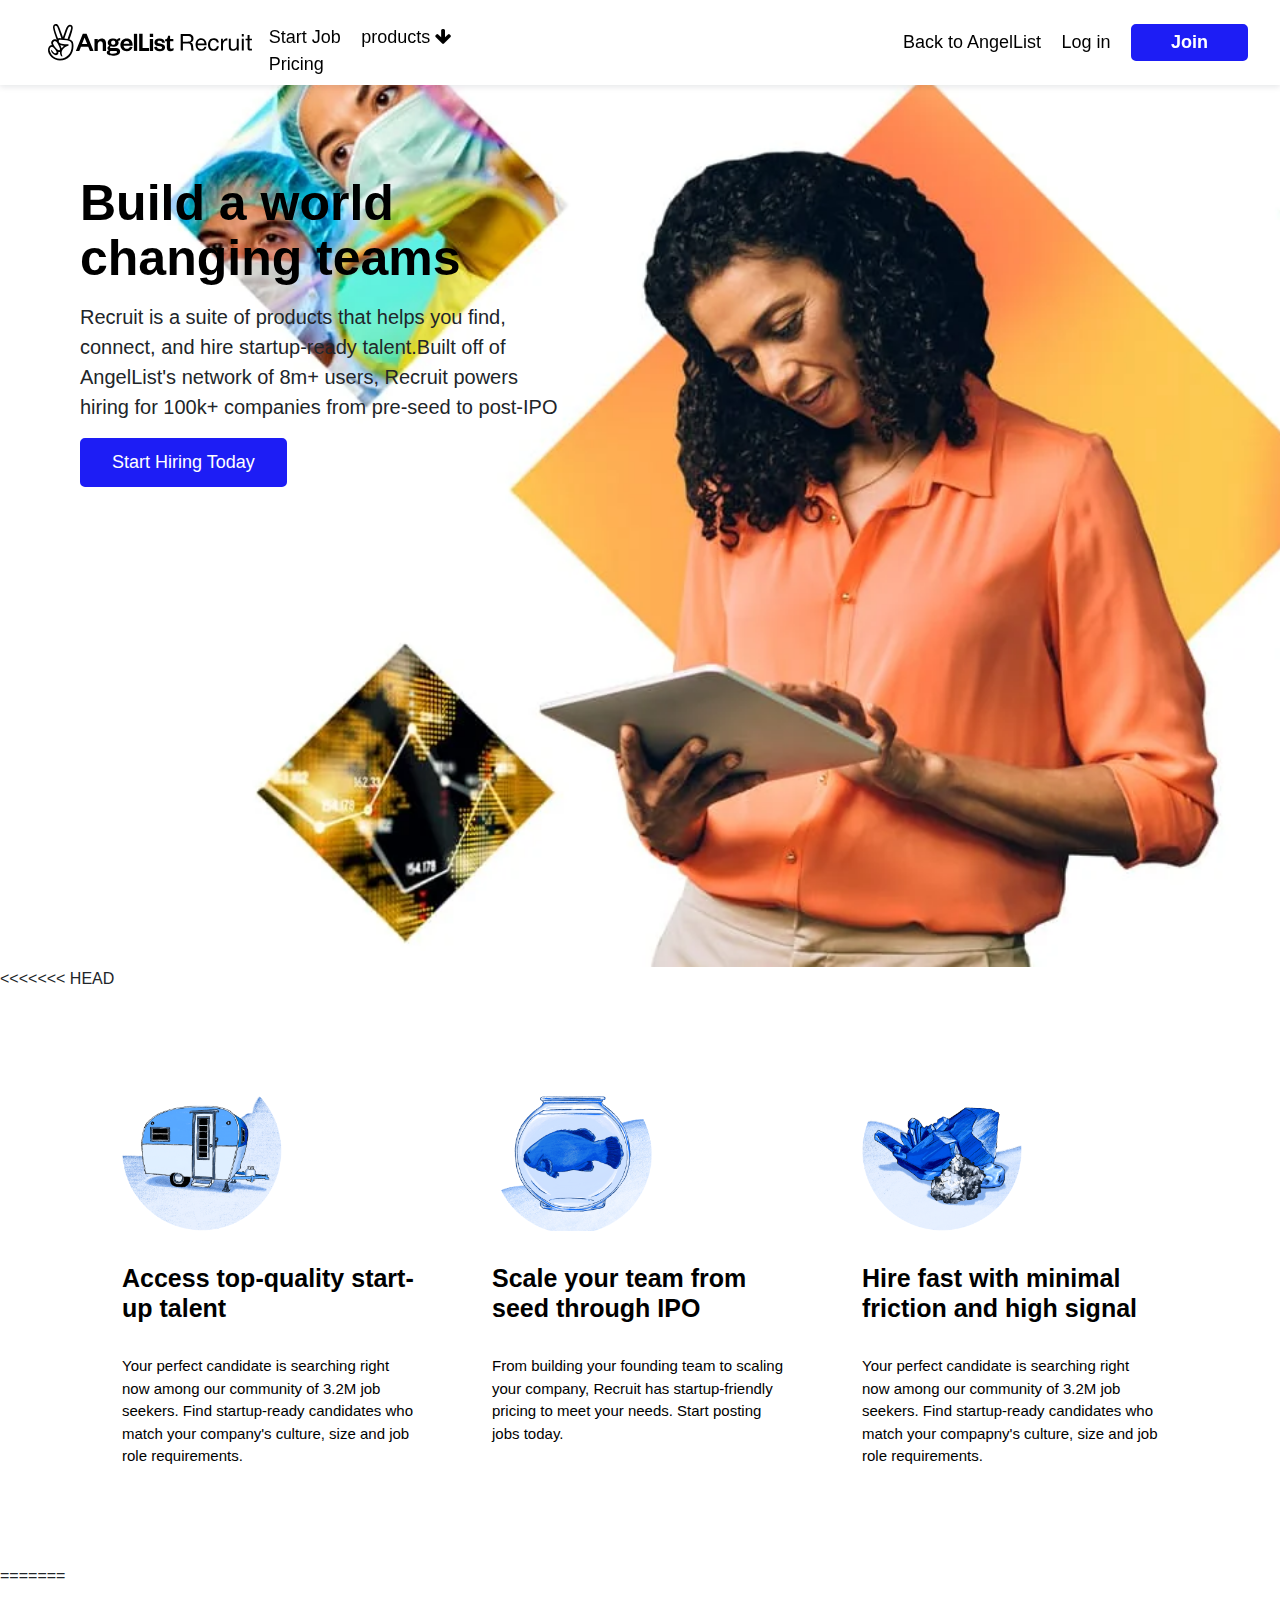
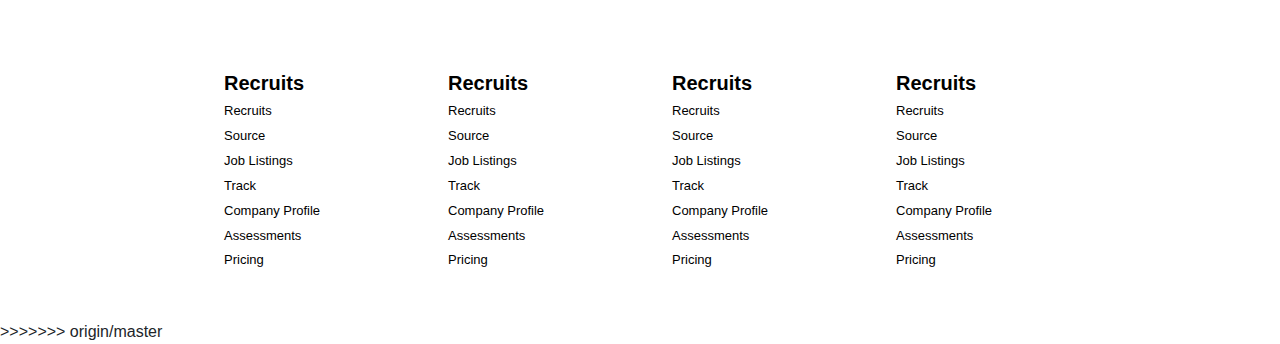
==== commit 43e0401d: "first commit" ====
--- a/index.html
+++ b/index.html
@@ -18,7 +18,7 @@
                     <img src="../assets/images/angelList/images/angel list recruit-logo.svg" class="m-r-1 "alt="AngelList REcruit logo">
                     <div class="space-evenly  none">
                         <a href="#" class="m-r-1 black-text">Start Job</a>
-                        <a href="#" class="m-r-1 black-text">products <i class="fa fa-arrow-up"></i></a>
+                        <a href="#" class="m-r-1 black-text">products <i class="fa fa-arrow-down"></i></a>
                         <a href="#" class="m-r-1 black-text">Pricing</a>
                     </div>
                 </div>
@@ -47,6 +47,7 @@
  </section>
 </div>
  </div>
+<<<<<<< HEAD
  <section class="tripple-section">
     <div class="flex space-evenly flex-wrap">
         <div class="fr-md-3 fr-md-12">
@@ -73,5 +74,123 @@
     </div>
 </section>
 
+=======
+ <section class="footer-section ">
+        <div class="flex space-evenly flex-wrap ">
+            <div class="fr-md-2 fr-6 m-b-3">
+                <div class="m-b-1">
+                    <a href="###" class=" h">Recruits</a>
+                </div>
+                <div class="l-h-1">
+                    <div>
+                        <a href="###"  class="sub-h">Recruits</a>
+                    </div>
+                    <div>
+                        <a href="###"  class="sub-h">Source</a>
+                    </div>
+                    <div>
+                        <a href="###"  class="sub-h">Job Listings</a>
+                    </div>
+                    <div>
+                        <a href="###"  class="sub-h">Track</a>
+                    </div>
+                    <div>
+                        <a href="###"  class="sub-h">Company Profile</a>
+                    </div>
+                    <div>
+                        <a href="###"  class="sub-h">Assessments</a>
+                    </div>
+                    <div class="sub-h">
+                        <a href="###"  class="sub-h">Pricing</a>
+                    </div>
+                </div>
+            </div>
+            <div class="fr-md-2 fr-6 m-b-3">
+                <div class="m-b-1">
+                    <a href="###" class=" h">Recruits</a>
+                </div>
+                <div class="l-h-1">
+                    <div>
+                        <a href="###"  class="sub-h">Recruits</a>
+                    </div>
+                    <div>
+                        <a href="###"  class="sub-h">Source</a>
+                    </div>
+                    <div>
+                        <a href="###"  class="sub-h">Job Listings</a>
+                    </div>
+                    <div>
+                        <a href="###"  class="sub-h">Track</a>
+                    </div>
+                    <div>
+                        <a href="###"  class="sub-h">Company Profile</a>
+                    </div>
+                    <div>
+                        <a href="###"  class="sub-h">Assessments</a>
+                    </div>
+                    <div class="sub-h">
+                        <a href="###"  class="sub-h">Pricing</a>
+                    </div>
+                </div>
+            </div>
+            <div class="fr-md-2 fr-6 m-b-3">
+                <div class="m-b-1">
+                    <a href="###" class=" h">Recruits</a>
+                </div>
+                <div class="l-h-1">
+                    <div>
+                        <a href="###"  class="sub-h">Recruits</a>
+                    </div>
+                    <div>
+                        <a href="###"  class="sub-h">Source</a>
+                    </div>
+                    <div>
+                        <a href="###"  class="sub-h">Job Listings</a>
+                    </div>
+                    <div>
+                        <a href="###"  class="sub-h">Track</a>
+                    </div>
+                    <div>
+                        <a href="###"  class="sub-h">Company Profile</a>
+                    </div>
+                    <div>
+                        <a href="###"  class="sub-h">Assessments</a>
+                    </div>
+                    <div class="sub-h">
+                        <a href="###"  class="sub-h">Pricing</a>
+                    </div>
+                </div>
+            </div>
+            <div class="fr-md-2 fr-6 m-b-3">
+                <div class="m-b-1">
+                    <a href="###" class=" h">Recruits</a>
+                </div>
+                <div class="l-h-1">
+                    <div>
+                        <a href="###"  class="sub-h">Recruits</a>
+                    </div>
+                    <div>
+                        <a href="###"  class="sub-h">Source</a>
+                    </div>
+                    <div>
+                        <a href="###"  class="sub-h">Job Listings</a>
+                    </div>
+                    <div>
+                        <a href="###"  class="sub-h">Track</a>
+                    </div>
+                    <div>
+                        <a href="###"  class="sub-h">Company Profile</a>
+                    </div>
+                    <div>
+                        <a href="###"  class="sub-h">Assessments</a>
+                    </div>
+                    <div class="sub-h">
+                        <a href="###"  class="sub-h">Pricing</a>
+                    </div>
+                </div>
+            </div>
+        </div>
+    </section>
+>>>>>>> origin/master
 </body>
 </html>
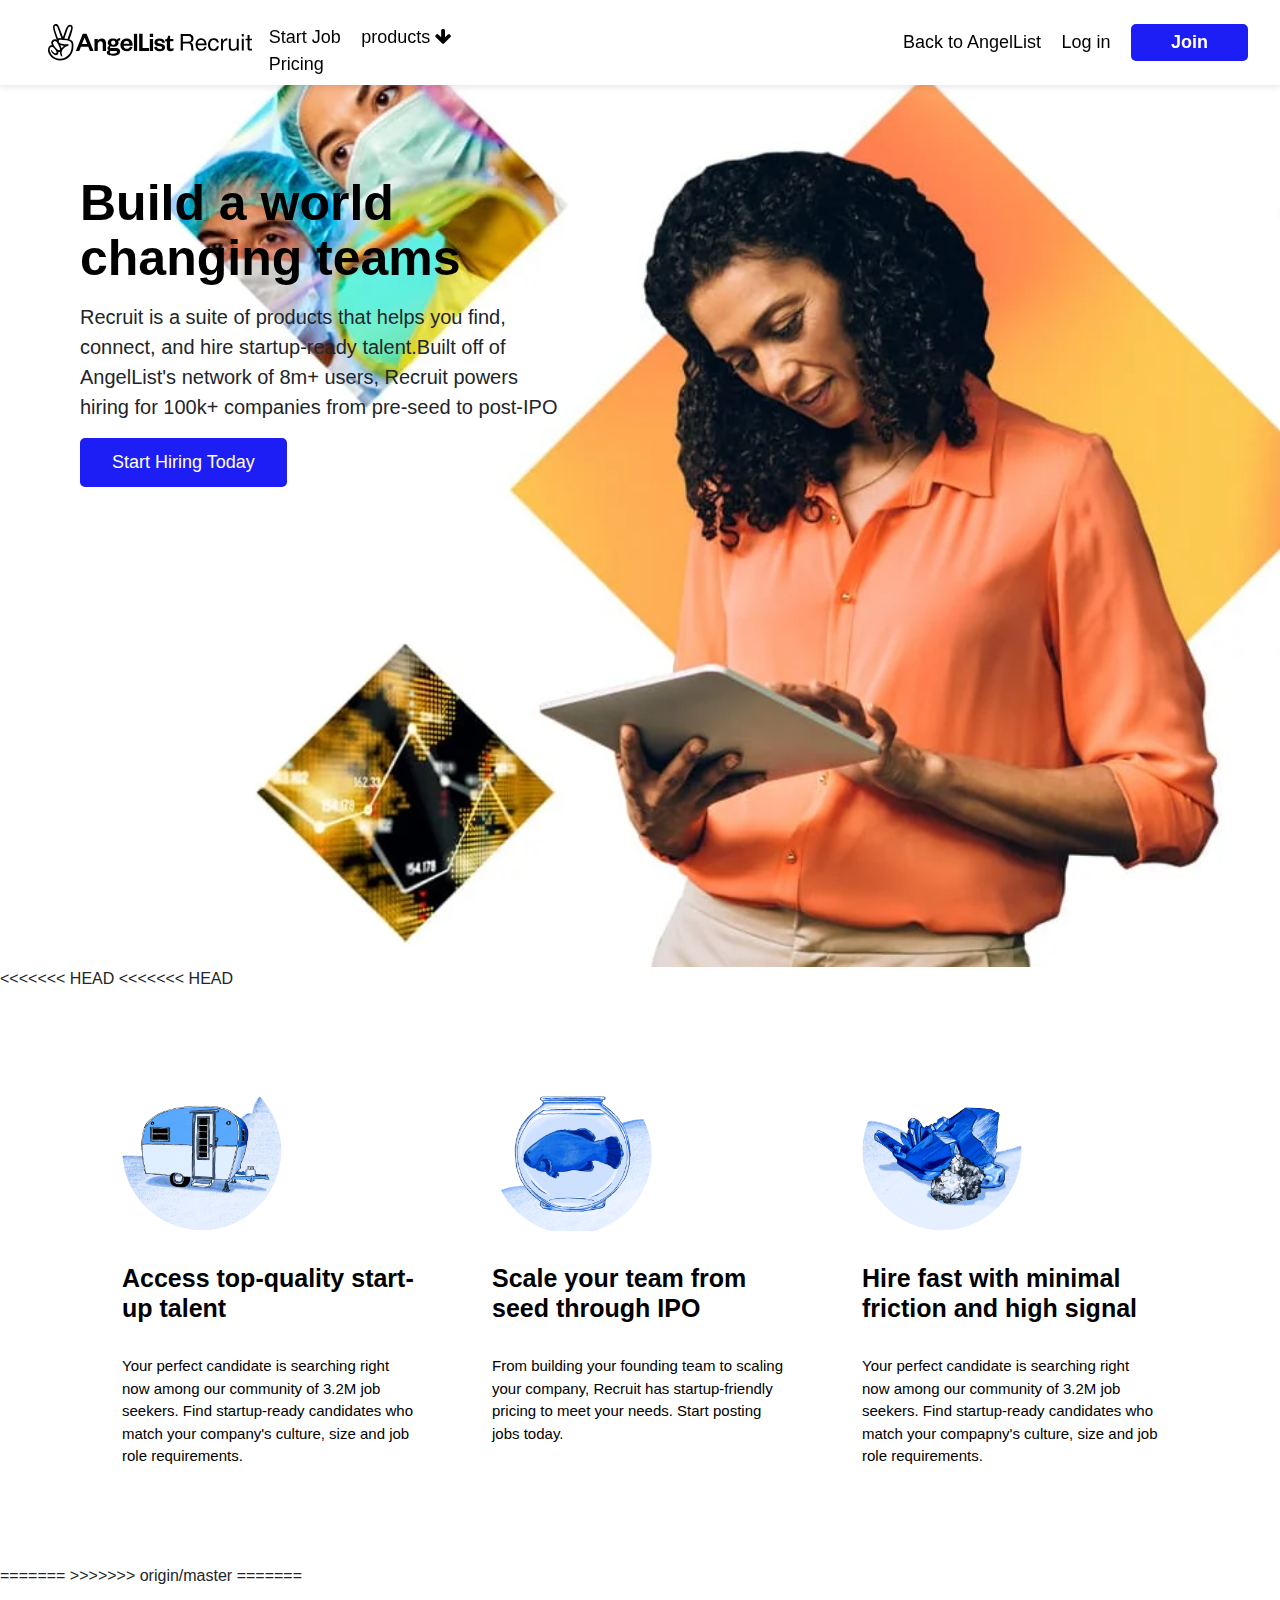
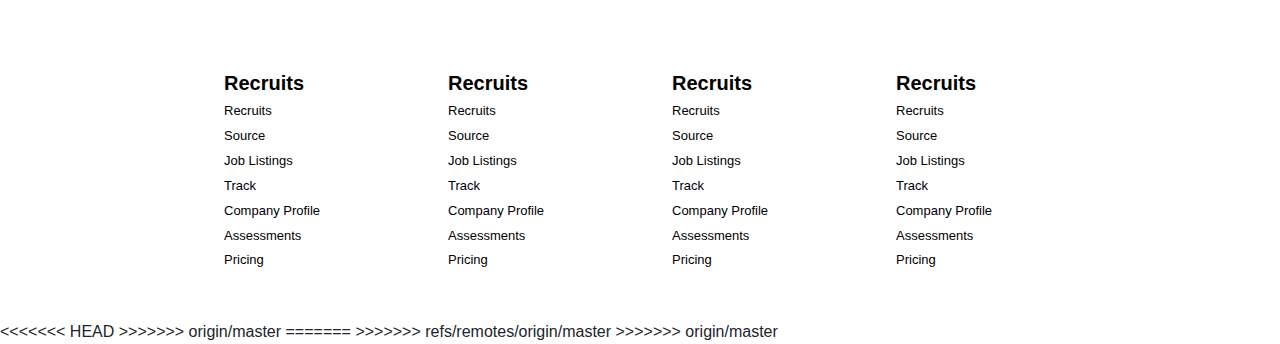
==== commit 43283461: "first commit" ====
--- a/index.html
+++ b/index.html
@@ -48,6 +48,7 @@
 </div>
  </div>
 <<<<<<< HEAD
+<<<<<<< HEAD
  <section class="tripple-section">
     <div class="flex space-evenly flex-wrap">
         <div class="fr-md-3 fr-md-12">
@@ -73,6 +74,8 @@
         </div>
     </div>
 </section>
+=======
+>>>>>>> origin/master
 
 =======
  <section class="footer-section ">
@@ -191,6 +194,10 @@
             </div>
         </div>
     </section>
+<<<<<<< HEAD
+>>>>>>> origin/master
+=======
+>>>>>>> refs/remotes/origin/master
 >>>>>>> origin/master
 </body>
 </html>
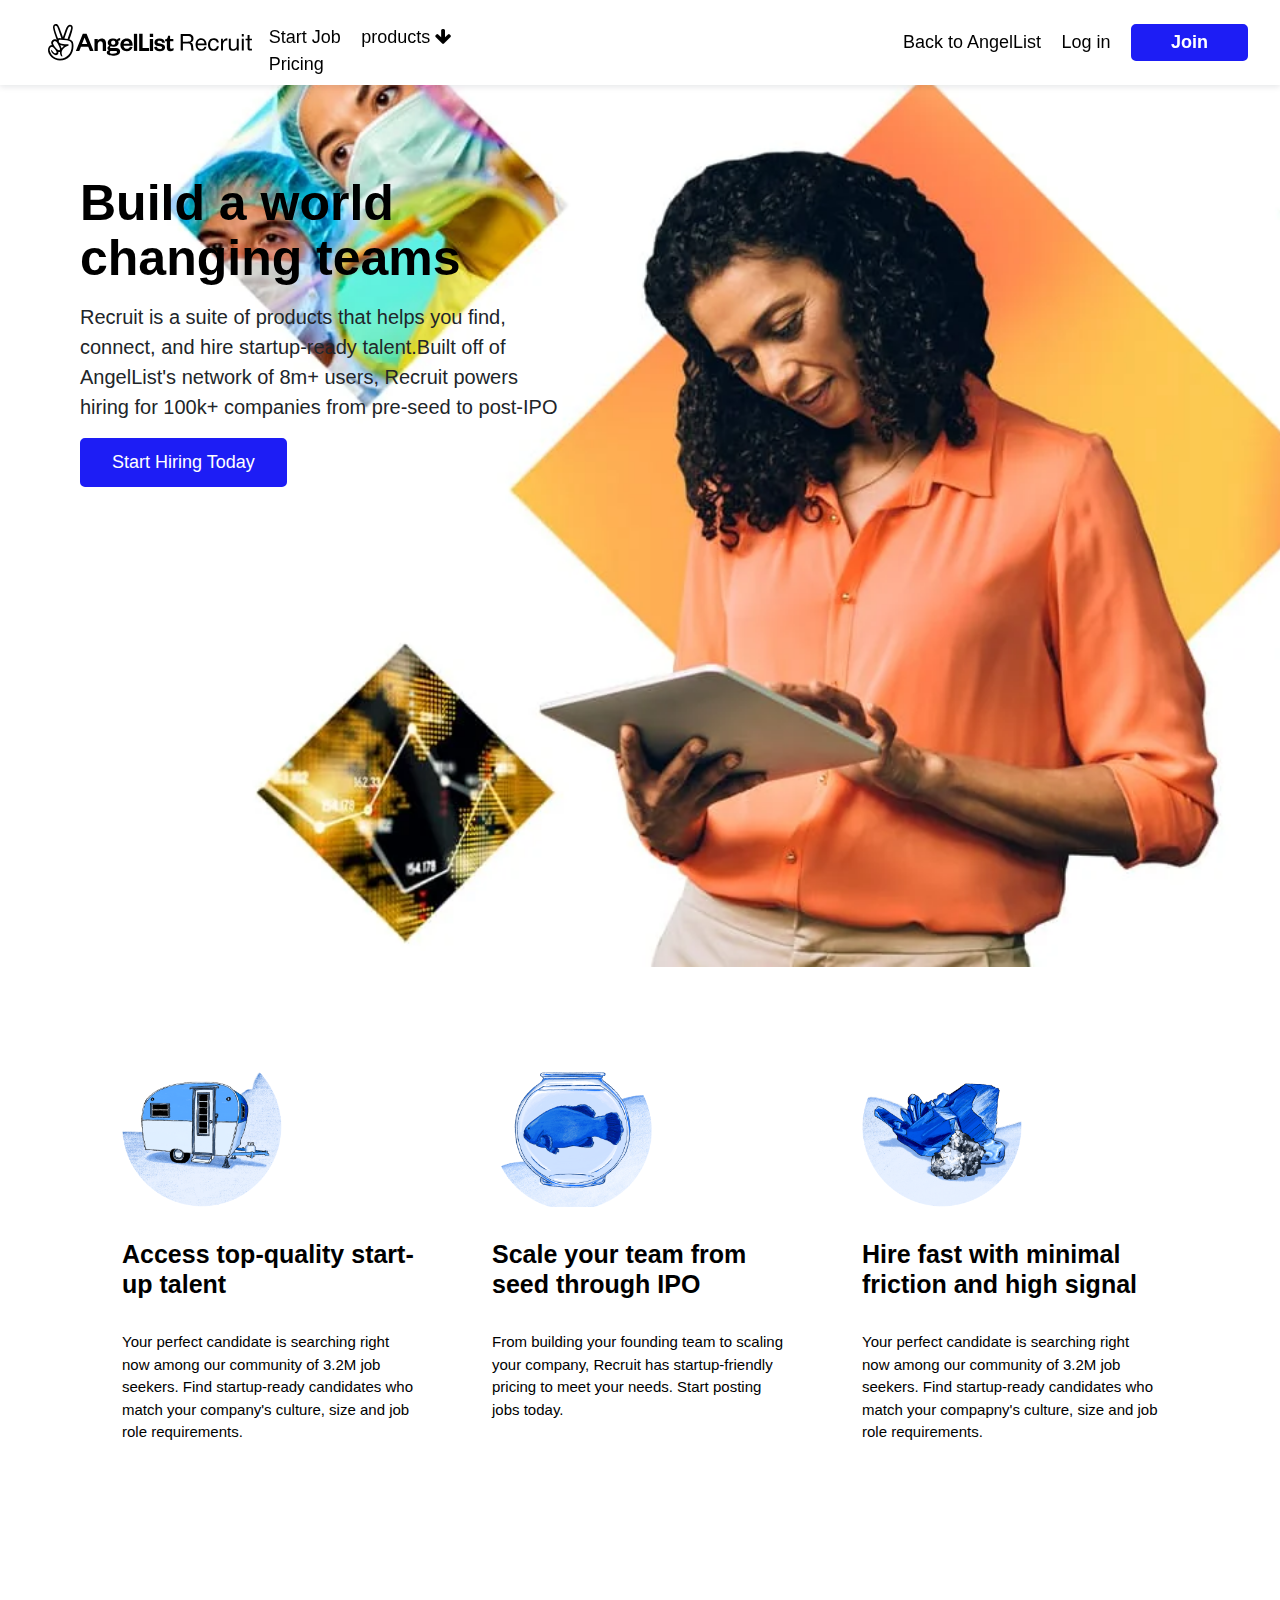
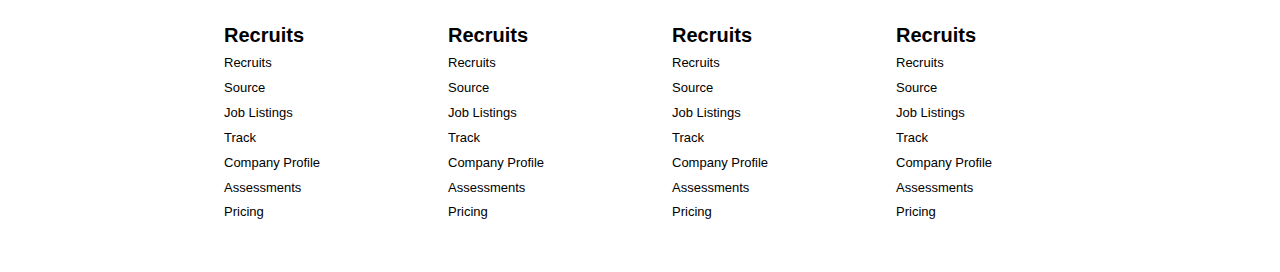
==== commit 20b620f0: "Assignment directive added to the repo" ====
--- a/index.html
+++ b/index.html
@@ -47,8 +47,6 @@
  </section>
 </div>
  </div>
-<<<<<<< HEAD
-<<<<<<< HEAD
  <section class="tripple-section">
     <div class="flex space-evenly flex-wrap">
         <div class="fr-md-3 fr-md-12">
@@ -74,10 +72,6 @@
         </div>
     </div>
 </section>
-=======
->>>>>>> origin/master
-
-=======
  <section class="footer-section ">
         <div class="flex space-evenly flex-wrap ">
             <div class="fr-md-2 fr-6 m-b-3">
@@ -194,10 +188,5 @@
             </div>
         </div>
     </section>
-<<<<<<< HEAD
->>>>>>> origin/master
-=======
->>>>>>> refs/remotes/origin/master
->>>>>>> origin/master
 </body>
 </html>
